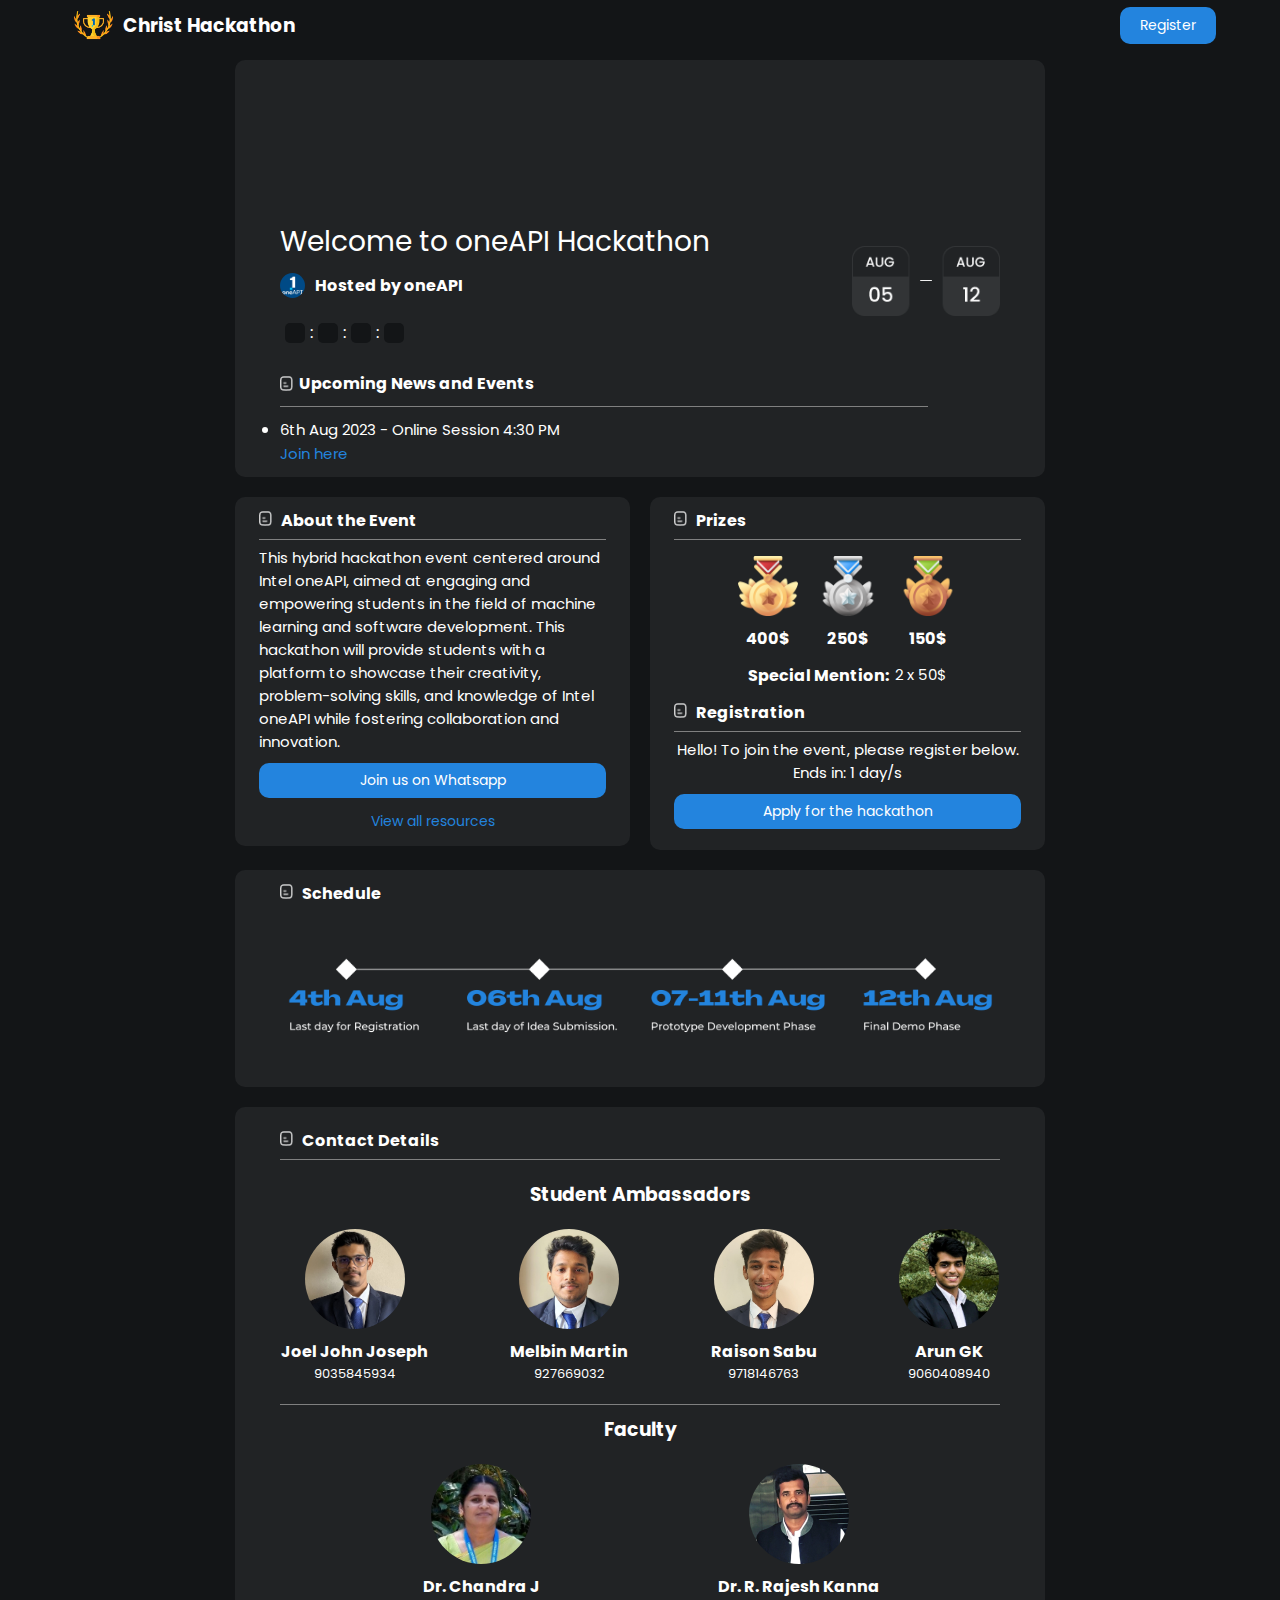
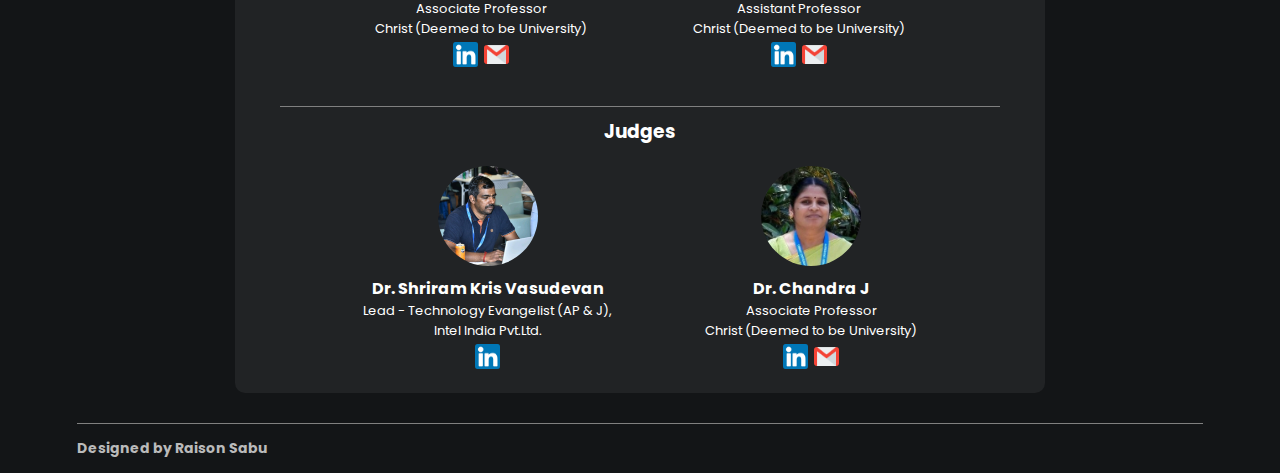
==== index.html @ b5469761 "first commit" ====
<!DOCTYPE html>
<html lang="en">

<head>
    <meta charset="UTF-8">
    <meta name="viewport" content="width=device-width, initial-scale=1.0">
    <link rel="stylesheet" href="style.css">
    <link rel="icon" type="image/x-icon" href="./assets/Logo.ico">
    <script src="./script.js"></script>
    <title>Christ Hackathon</title>
</head>

<body>
    <div class="nav">
        <div class="row">
            <img src="./assets/Logo.png" alt="">
            <h3>Christ Hackathon</h3>
        </div>

        <a id="navbutton" href="https://forms.gle/sCKEPoyqtvrQGMCf6" target="_blank">Register</a>
    </div>
    <div class="card1 column" style="justify-content: flex-start;">
        <video src="./assets/Video.mp4" class="bg" autoplay loop muted></video>
        <div class="section">
            <div class="column" style="align-items: flex-start;">
                <h2>Welcome to oneAPI Hackathon</h2>
                <div class="row" style="margin-block: 10px;">
                    <img src="./assets/oneapi.jpg" class="oneapi-icon">
                    <h4>Hosted by oneAPI</h4>
                </div>
                <img src="./assets/Date.png" class="date2">
            </div>

            <img src="./assets/Date.png" class="date">
        </div>
        <div class="section" style="justify-content: flex-start; align-items: center;">
            <p id="days" class="d1"></p>:
            <p id="hours" class="d1"></p>:
            <p id="minutes" class="d1"></p>:
            <p id="seconds" class="d1"></p>
        </div>

        <div class="section" style="flex-direction: column; margin-top: 20px;">
            <div class="row">
                <img src="./assets/about-icon.png" alt="" class="icon">
                <h4>Upcoming News and Events</h4>
            </div>

            <div class="line" style="margin-block: 10px;"></div>

            <ul>
                <li>
                    <p style="margin-right: 7px;">6th Aug 2023 - Online Session 4:30 PM</p>
                    <a href="https://meet.google.com/dvm-cemk-mbs?hs=224" 
                    style="font-size: 15px; color: #2384DE;" target="_blank">
                        Join here
                    </a>
                </li>
            </ul>
        </div>


    </div>

    <div class="card-row">

        <div class="card2 column" style="justify-content: flex-start;">
            <div class="section">
                <h4>
                    <img src="./assets/about-icon.png" alt="" class="icon">
                    About the Event
                </h4>
            </div>
            <div class="line"></div>
            <div class="section" style="flex-direction: column; align-items: center;">
                <p>This hybrid hackathon event centered around Intel oneAPI, aimed at engaging and empowering students
                    in the field of machine learning and software development. This hackathon will provide students with
                    a platform to showcase their creativity, problem-solving skills, and knowledge of Intel oneAPI while
                    fostering collaboration and innovation.

                </p>
                <a href="https://chat.whatsapp.com/KyZzeWXWAQ0EoehEhUzS0J" class="column">Join us on Whatsapp</a>
                <a href="Res.html" class="column"
                style="background-color: transparent; height: 7px; color: #2384DE;">
                    View all resources
                </a>
            </div>

        </div>

        <div class="card2 column" style="justify-content: flex-start;">
            <div class="section">
                <h4>
                    <img src="./assets/about-icon.png" alt="" class="icon">
                    Prizes
                </h4>
            </div>
            <div class="line"></div>
            <div class="section column" style="justify-content: center;">
                <div class="row">
                    <div class="column">
                        <img src="./assets/gold.png" alt="" class="medal">
                        <h4>400$</h4>
                    </div>
                    <div class="column">
                        <img src="./assets/silver.png" alt="" class="medal">
                        <h4>250$</h4>
                    </div>
                    <div class="column">
                        <img src="./assets/bronze.png" alt="" class="medal">
                        <h4>150$</h4>
                    </div>
                </div>
            </div>
            <div class="section column" style="justify-content: center;">
                <h4>Special Mention:&nbsp;&nbsp;</h4>
                <p>2 x 50$</p>
            </div>

            <div class="section">
                <h4>
                    <img src="./assets/about-icon.png" alt="" class="icon">
                    Registration
                </h4>
            </div>
            <div class="line"></div>
            <div class="section" style="flex-direction: column; align-items: center;">
                <p>Hello! To join the event, please register below.</p>
                <p>Ends in: 1 day/s</p>
                <a href="https://forms.gle/sCKEPoyqtvrQGMCf6" class="column" target="_blank">Apply for the hackathon</a>
            </div>
        </div>
    </div>

    <div class="card1 column" style="justify-content: flex-start;">
        <div class="section">
            <h4>
                <img src="./assets/about-icon.png" alt="" class="icon">
                Schedule
            </h4>
        </div>
        <!-- <div class="line"></div> -->
        <div class="schedule-container"></div>
        <!-- <img src="./assets/schedule5.png" alt="" style="width: 90%;"> -->
    </div>

    <div class="card1 column contacta" style="justify-content: flex-start;">
        <div class="section">
            <h4>
                <img src="./assets/about-icon.png" alt="" class="icon">
                Contact Details
            </h4>
        </div>
        <div class="line"></div>
        <h3 style="margin-top: 20px;">Student Ambassadors</h3>
        <div class="contact-grid" style="width: 100%; margin-top: 20px;">

            <div class="column">
                <img src="./assets/joel.jpg" class="avatar" alt="">
                <h4>Joel John Joseph</h4>
                <a href="tel:+9035845934" target="_blank">9035845934</a>
            </div>

            <div class="column">
                <img src="./assets/melbin.jpg" class="avatar" alt="">
                <h4>Melbin Martin</h4>
                <a href="tel:+927669032" target="_blank">927669032</a>
            </div>

            <div class="column">
                <img src="./assets/raison2.jpg" class="avatar" alt="">
                <h4>Raison Sabu</h4>
                <a href="tel:+9718146763" target="_blank">9718146763</a>
            </div>

            <div class="column">
                <img src="./assets/arun.png" class="avatar" alt="">
                <h4>Arun GK</h4>
                <a href="tel:+9060408940" target="_blank">9060408940</a>
            </div>

        </div>

        <div class="line" style="margin-top: 20px;"></div>

        <h3 style="margin-top: 10px;">Faculty</h3>
        <div class="row"
            style="flex-wrap: wrap; width: 90%; margin-top: 10px; justify-content: space-evenly; align-items: center;">

            <div class="column" style="margin: 10px;">
                <img src="./assets/judge2.jpeg" class="avatar" alt="">
                <h4>Dr. Chandra J</h4>
                <a>Associate Professor</a>
                <a>Christ (Deemed to be University)</a>
                <div class="row">
                    <a href="https://www.linkedin.com/in/dr-chandra-j-98685334/" target="_blank">
                        <img src="./assets/linkedin.png" alt="" class="social-icon">
                    </a>
                    <a href="mailto:chandra.j@christuniversity.in" target="_blank">
                        <img src="./assets/gmail.png" alt="" class="social-icon">
                    </a>
                </div>
            </div>

            <div class="column" style="margin: 10px;">
                <img src="./assets/faculty2.jpeg" class="avatar" alt="">
                <h4>Dr. R. Rajesh Kanna</h4>
                <a>Assistant Professor</a>
                <a>Christ (Deemed to be University)</a>
                <div class="row">
                    <a href="https://www.linkedin.com/in/dr-rajeshkanna-rajendran-763969b5/" target="_blank">
                        <img src="./assets/linkedin.png" alt="" class="social-icon">
                    </a>
                    <a href="mailto:rajeshkanna.r@christuniversity.in" target="_blank">
                        <img src="./assets/gmail.png" alt="" class="social-icon">
                    </a>
                </div>

            </div>
        </div>

        <div class="line" style="margin-top: 20px;"></div>

        <h3 style="margin-top: 10px;">Judges</h3>
        <div class="row"
            style="flex-wrap: wrap; width: 90%; margin-top: 10px; justify-content: space-evenly; align-items: flex-start;">

            <div class="column" style="margin: 10px;">
                <img src="./assets/judge1.jpeg" class="avatar" alt="">
                <h4>Dr. Shriram Kris Vasudevan</h4>
                <a style="text-align: center;">Lead - Technology Evangelist (AP & J),<br />Intel India Pvt.Ltd.</a>
                <!-- <a href="mailto:shriramvasudevan@gmail.com" target="_blank">shriramvasudevan@gmail.com</a> -->
                <div class="row">
                    <a href="https://www.linkedin.com/in/shriramkvasudevan/" target="_blank">
                        <img src="./assets/linkedin.png" alt="" class="social-icon">
                    </a>
                </div>
            </div>

            <div class="column" style="margin: 10px;">
                <img src="./assets/judge2.jpeg" class="avatar" alt="">
                <h4>Dr. Chandra J</h4>
                <a>Associate Professor</a>
                <a>Christ (Deemed to be University)</a>
                <div class="row">
                    <a href="https://www.linkedin.com/in/dr-chandra-j-98685334/" target="_blank">
                        <img src="./assets/linkedin.png" alt="" class="social-icon">
                    </a>
                    <a href="mailto:chandra.j@christuniversity.in" target="_blank">
                        <img src="./assets/gmail.png" alt="" class="social-icon">
                    </a>
                </div>

            </div>
        </div>
    </div>

    <div class="line" style="margin-top: 20px; width: 88%;">
        <div class="row" style="justify-content: space-between; align-items: center; height: 50px;
                font-size: 14px; font-weight: 700; color: #bababa;">
            <div>
                Designed by Raison Sabu
            </div>
        </div>
    </div>

</body>

</html>
---- style.css ----
@import url('https://fonts.googleapis.com/css2?family=Poppins:wght@200;300;400;600;700;800&display=swap');

*{
    margin: 0;
    padding: 0;
    text-decoration: none;
}

body{
    min-height: 100vh;
    width: 100%;
    background-color: #131517;
    /* background: linear-gradient(240deg,#414141,#0d0b0b,#081d2b,#141b33);
  background-size: 240% 240%;
  animation: gradient-animation 28s ease infinite; */
    display: flex;
    flex-direction: column;
    align-items: center;
    justify-content: flex-start;
    font-family: 'Poppins', sans-serif;
    color: white;
}

@keyframes gradient-animation {
  0% {
    background-position: 0% 50%;
  }
  50% {
    background-position: 100% 50%;
  }
  100% {
    background-position: 0% 50%;
  }
}

h2{
    font-size: 28px;
    font-weight: 400;
}

p{
    font-size: 15px;
    font-weight: 400;
}

#days, #hours, #minutes, #seconds  {
    font-weight: 400;
}

.column{
    display: flex;
    flex-direction: column;
    align-items: center;
    justify-content: center;
}
.row{
    display: flex;
    flex-direction: row;
    align-items: center;
    justify-content: center;
}

.card-row{
    display: flex;
    flex-direction: row;
    align-items: flex-start;
    justify-content: center;
}

.contact-grid{
    display: grid;
    grid-template-columns: auto auto auto auto;
    align-items: center;
    justify-content: space-around;
}

.contacta h4{
    margin-top: 10px;
}

.contacta a{
    font-size: 13px;
}

.nav{
    top: 0;
    height: 50px;
    width: 90%;
    display: flex;
    flex-direction: row;
    align-items: center;
    justify-content: space-between;
}
.nav #navbutton{
    padding: 8px;
    padding-inline: 20px;
    font-size: 14px;
    border-radius: 10px;
    background-color: #2384DE;
    color: white;
}
.nav a:hover{
    background-color: transparent;
    color: #fff;
}

.nav img{
    height: 30px;
    margin: 10px;
}

.avatar{
    height: 100px;
    border-radius: 100px;
}

.social-icon{
    height: 25px;
    margin: 3px;
}

.card1{
    width: 800px;
    background-color: #212325;
    /* background: rgba(0, 0, 0, 0.4);
    backdrop-filter: blur(10px); */
    border-radius: 10px;
    padding: 5px;
    margin: 10px;
    animation-name: card-anim;
    animation-duration: 2s;
    position: relative;
}
.card1 a{
    color: white;
}
.card1 .bg{
    width: 100%;
    border-radius: 10px;
}
.section{
    /* background-color: aqua; */
    width: 90%;
    margin-block: 6px;
    display: flex;
    flex-direction: row;
    align-items: flex-start;
    justify-content: space-between;
}

.schedule-container{
    width: 90%; 
    height: 170px;
    background-image: url('./assets/schedule5.png');
    background-size: contain;
    background-position: center;
    background-repeat: no-repeat;
}

.d1{
    padding: 10px;
    background-color: #131517;
    font-weight: 300;
    border: 0 0 0 20px #fff solid;
    border-radius: 5px;
    margin-inline: 5px;
}

.line{
    height: 1px;
    width: 90%;
    background-color: grey;
    
}

.date{
    height: 70px;
    position: relative;
    top: 25px;
}
.date2{
    height: 65px;
    display: none;
}
.oneapi-icon{
    height: 25px;
    border-radius: 100%;
    margin-right: 10px;
}

.icon{
    height: 15px;
    margin-right: 6px;
}

.medal{
    height: 60px;
    margin: 10px;
}

.card2{
    width: 385px;
    background-color: #212325;
    border-radius: 10px;
    padding: 5px;
    margin: 10px;
    animation-name: card-anim;
    animation-duration: 2s;
    position: relative;
}

.card2 a{
    width: 100%;
    height: 35px;
    background-color: #2384DE;
    color: white;
    margin-block: 10px;
    border-radius: 10px;
    font-size: 14px;
}
.card2 a:hover{
    background-color: transparent;
    color: #fff;
}

.res-row{
    display: flex;
    flex-direction: row;
    align-items: center;
    justify-content: center;
}

.res-video{
    height: 200px;
    width: 300px;
    margin-right: 10px;
}

@keyframes card-anim {
    from { top: 100px; opacity: 0; }
    to { top: 0px; opacity: 1; }
}

@media only screen and (max-width: 850px) {
    .nav h3{
        font-size: 17px;
    }
    h2{
        font-size: 20px;
        font-weight: 600;
    }
    h4{
        font-size: 15px;
        font-weight: 600; 
    }
    .nav #navbutton{
        padding: 0;
        padding-inline: 0;
        background-color: transparent;
        color: #2384DE;
    }
    .card1{
        width: 90%;
    }
    .card2{
        width: 90%;
    }
    .card-row{
        flex-direction: column;
        align-items: center;
    }
    .contact-grid{
        grid-template-columns: auto auto;
        justify-content: space-around;
        row-gap: 30px;
    }
    .schedule-container{
        width: 90%;
        height: 350px;
        background-image: url('./assets/schedule6.png');
    }
    #days, #hours, #minutes, #seconds  {
        font-size: 12px;
        font-weight: 400;
    }
    .date{
        display: none;
    }
    .date2{
        display: initial;
    }
    .res-row{
        flex-direction: column;
    }
    .res-video{
        height: 220px;
        width: 100%;
        margin: 10px;
    }
}
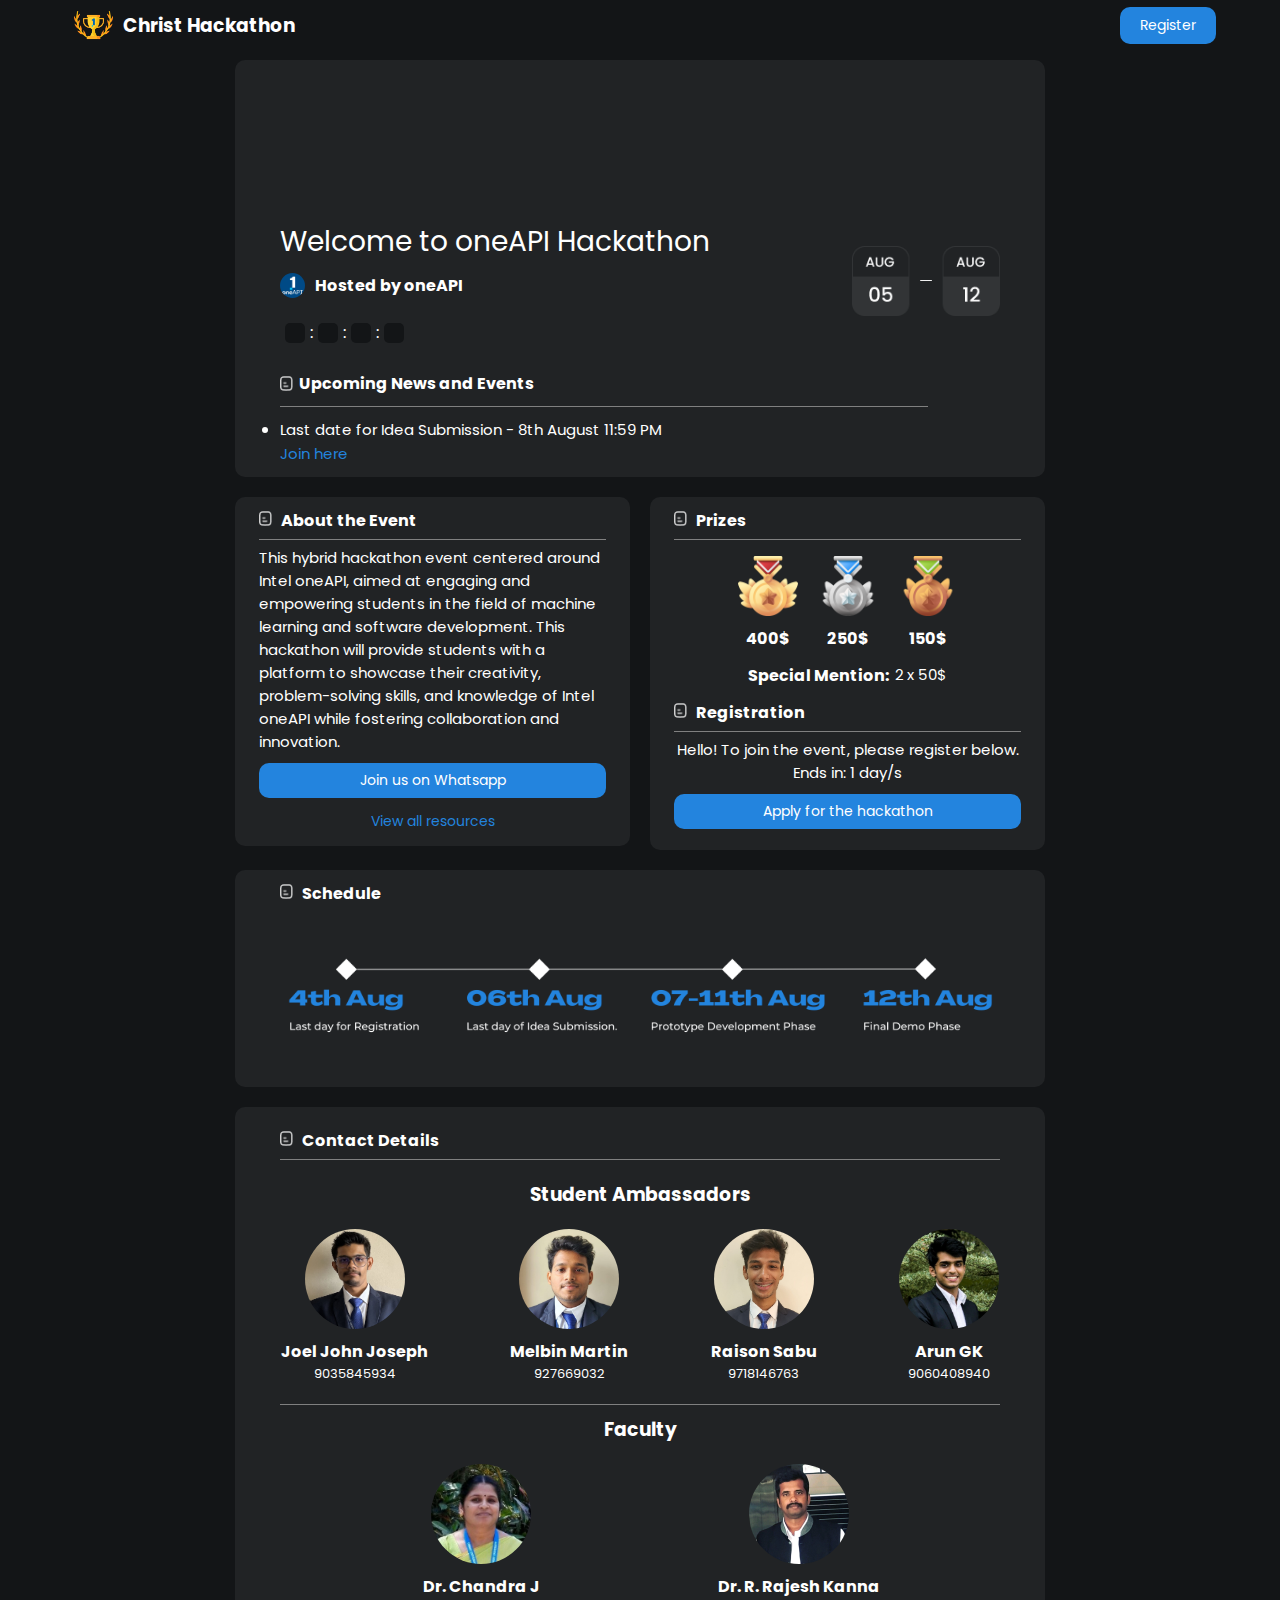
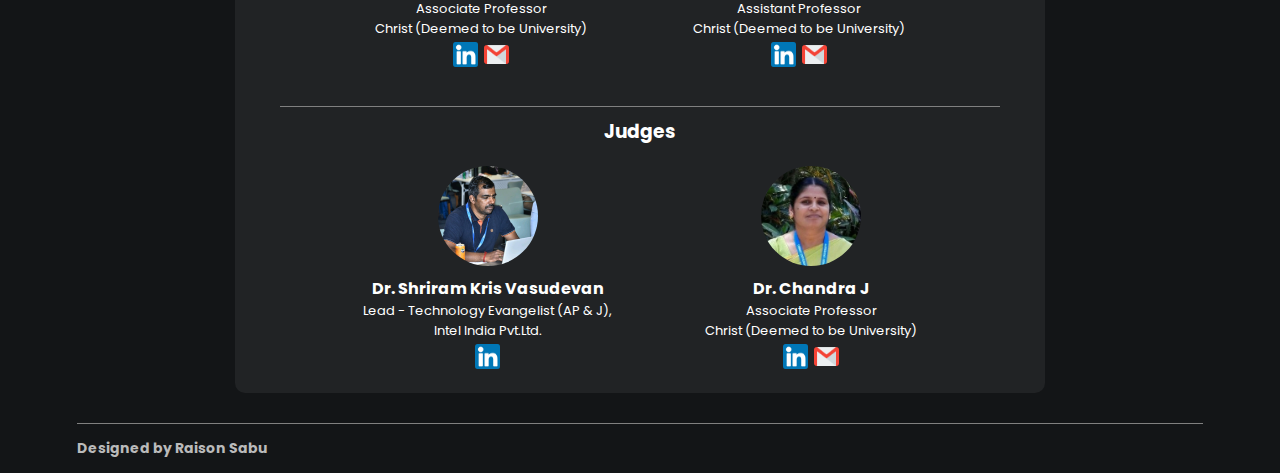
==== commit 42034e79: "first commit" ====
--- a/index.html
+++ b/index.html
@@ -50,7 +50,7 @@
 
             <ul>
                 <li>
-                    <p style="margin-right: 7px;">6th Aug 2023 - Online Session 4:30 PM</p>
+                    <p style="margin-right: 7px;">Last date for Idea Submission - 8th August 11:59 PM</p>
                     <a href="https://meet.google.com/dvm-cemk-mbs?hs=224" 
                     style="font-size: 15px; color: #2384DE;" target="_blank">
                         Join here
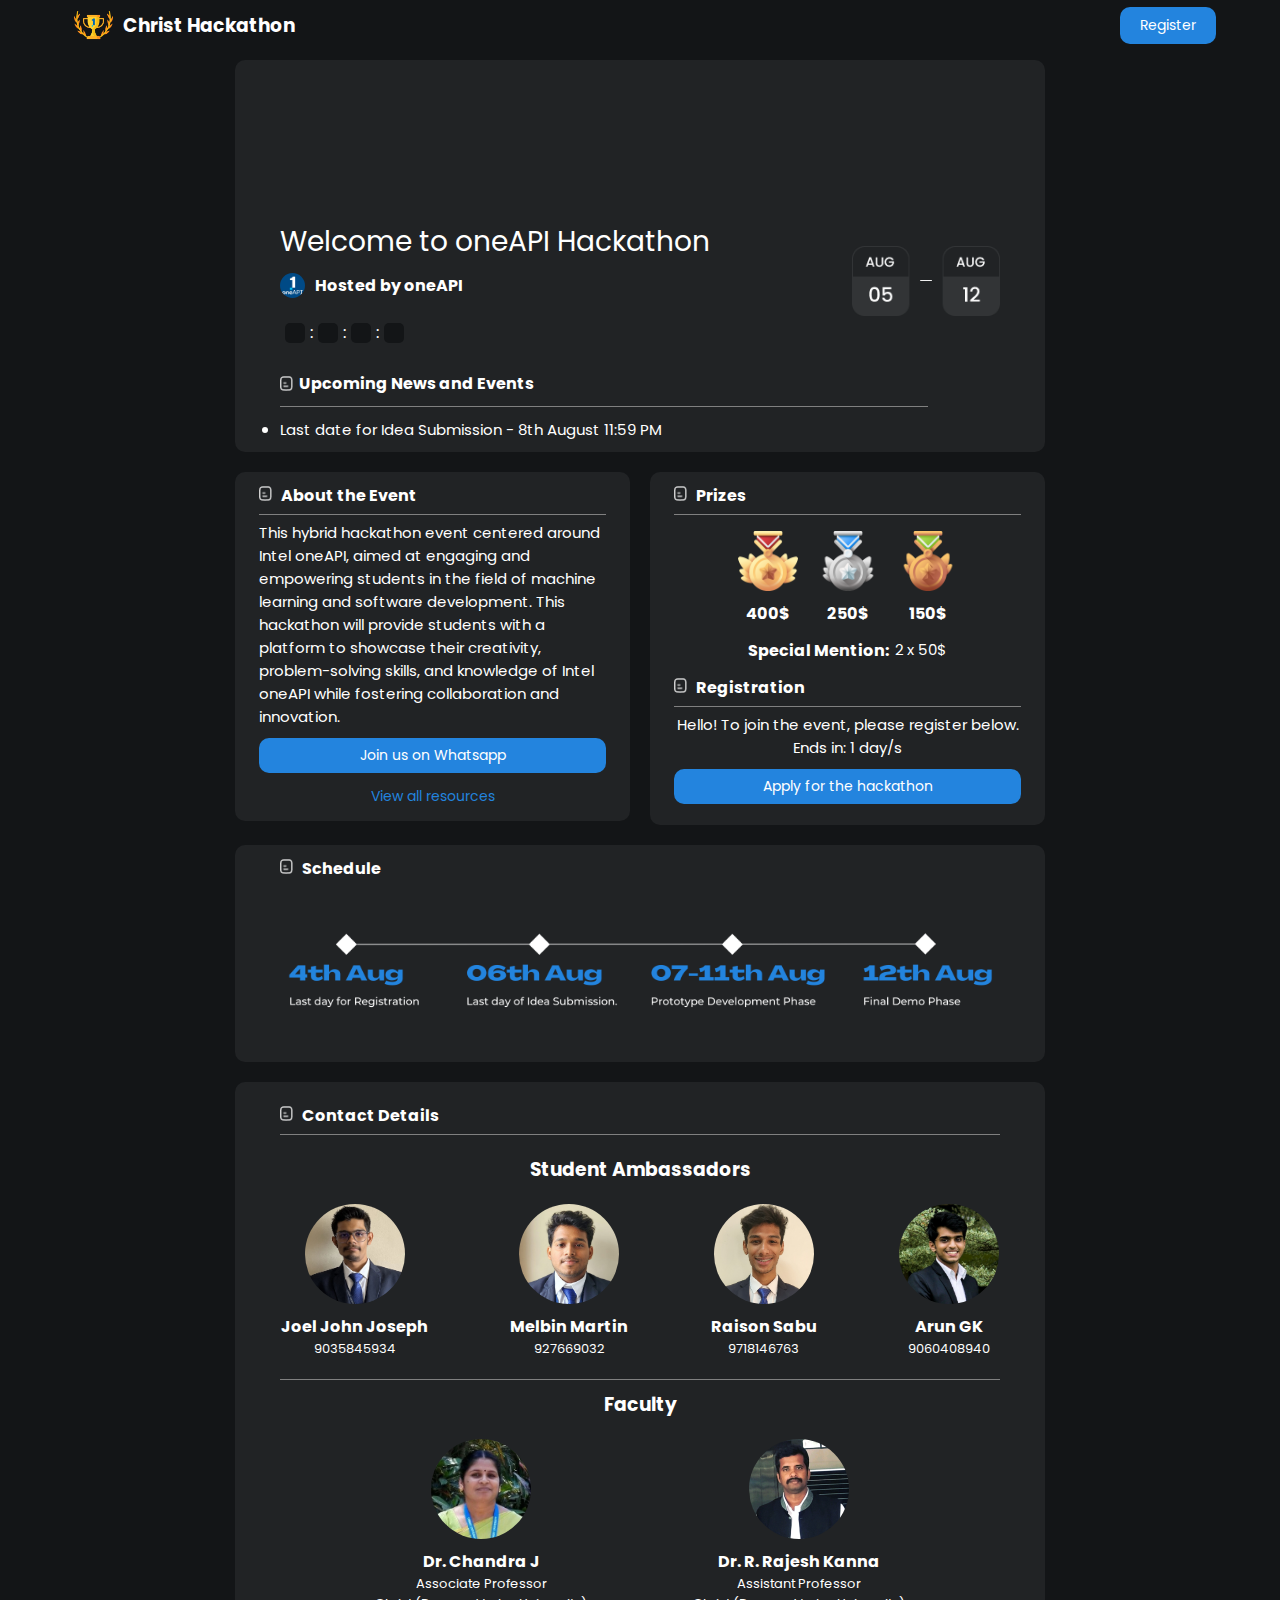
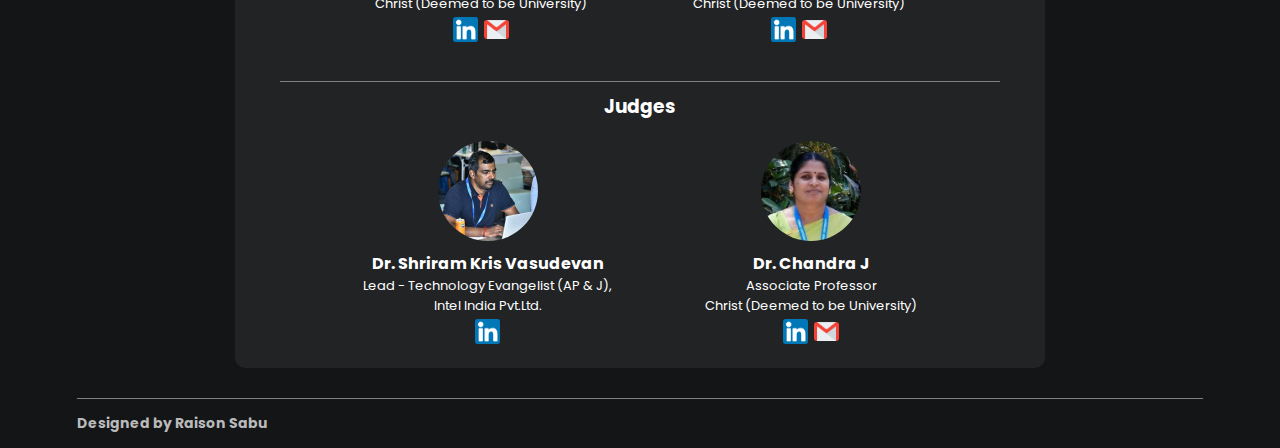
==== commit 6d334e8a: "first commit" ====
--- a/index.html
+++ b/index.html
@@ -51,10 +51,10 @@
             <ul>
                 <li>
                     <p style="margin-right: 7px;">Last date for Idea Submission - 8th August 11:59 PM</p>
-                    <a href="https://meet.google.com/dvm-cemk-mbs?hs=224" 
+                    <!-- <a href="https://meet.google.com/dvm-cemk-mbs?hs=224" 
                     style="font-size: 15px; color: #2384DE;" target="_blank">
                         Join here
-                    </a>
+                    </a> -->
                 </li>
             </ul>
         </div>
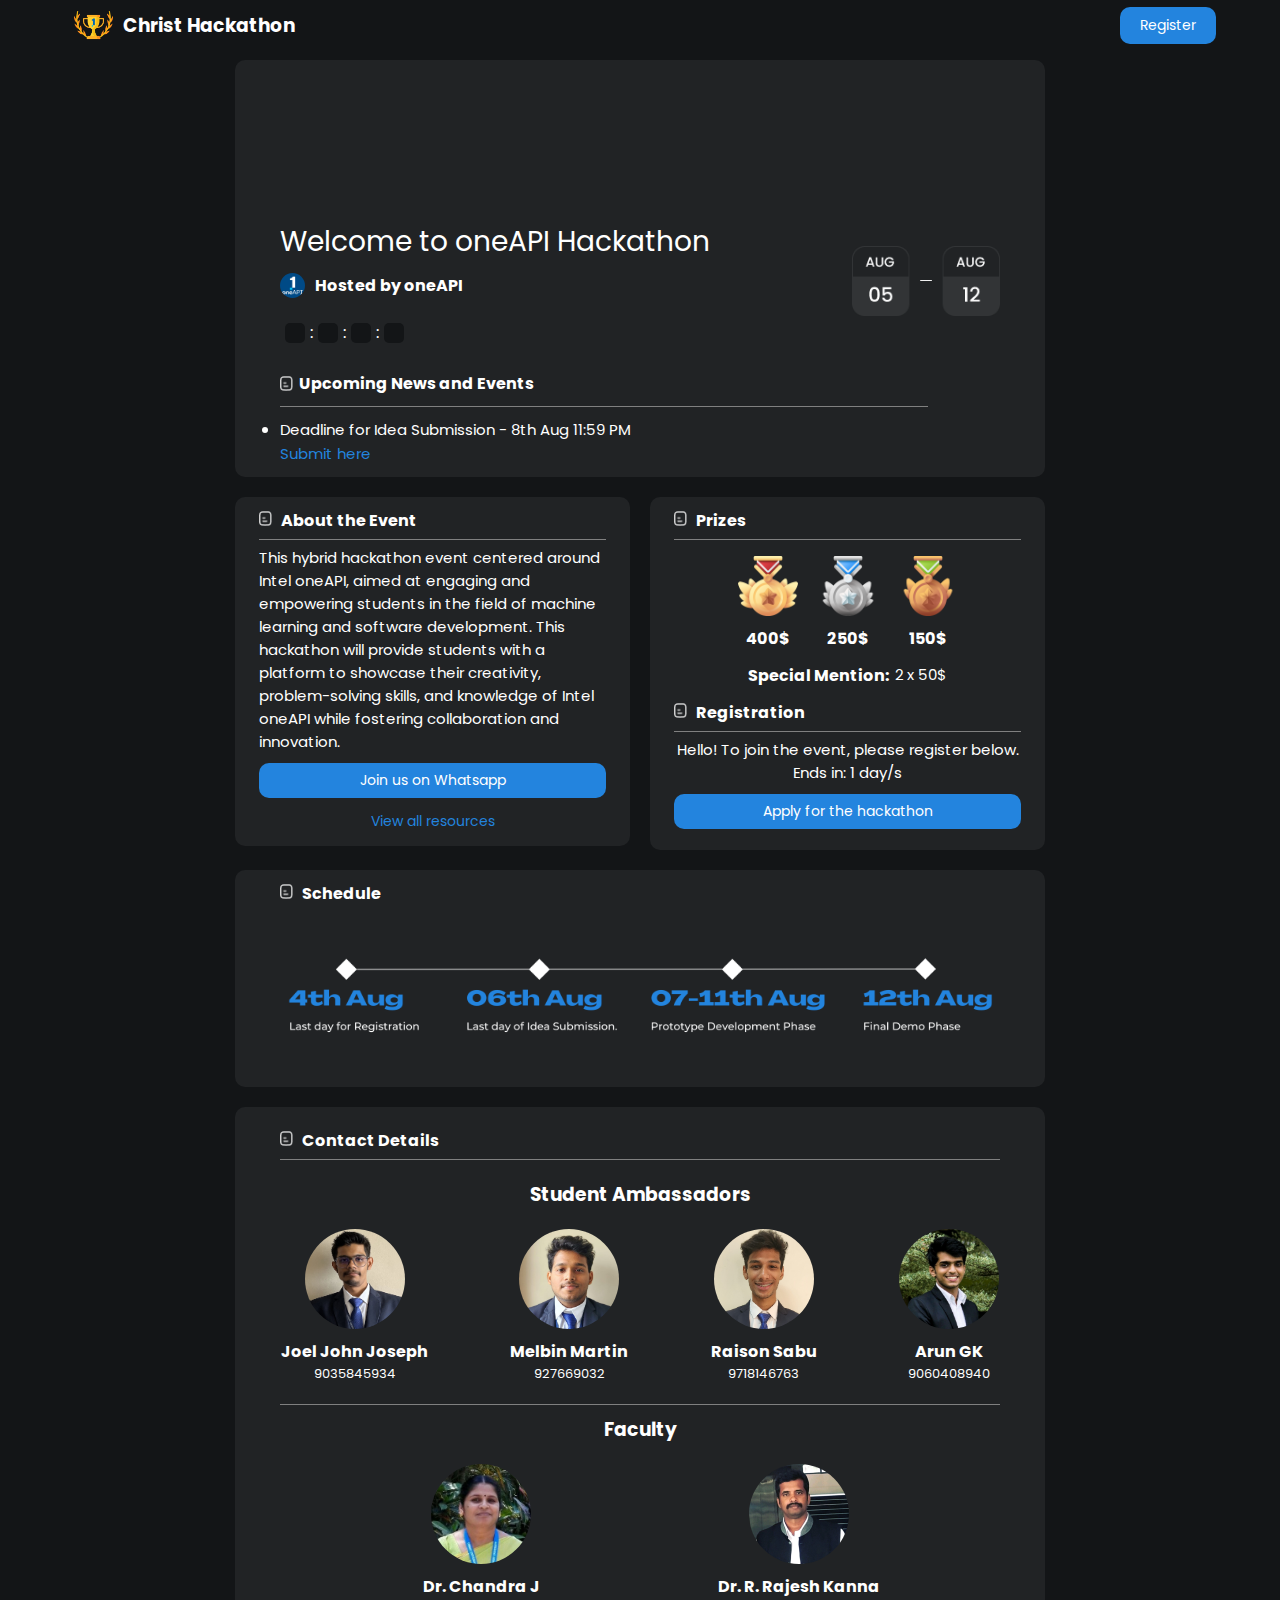
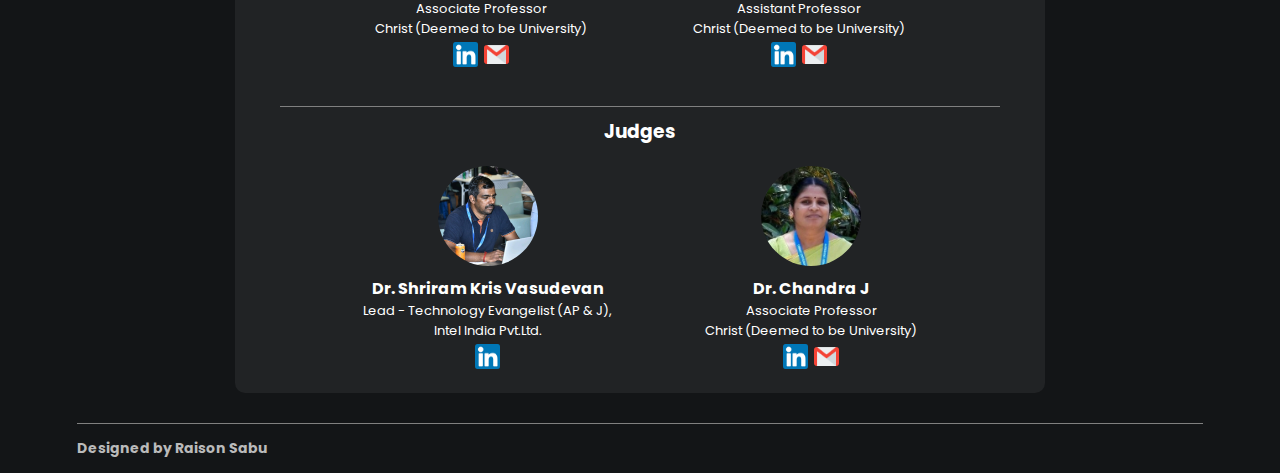
==== commit b0b82f80: "first commit" ====
--- a/index.html
+++ b/index.html
@@ -50,11 +50,11 @@
 
             <ul>
                 <li>
-                    <p style="margin-right: 7px;">Last date for Idea Submission - 8th August 11:59 PM</p>
-                    <!-- <a href="https://meet.google.com/dvm-cemk-mbs?hs=224" 
+                    <p style="margin-right: 7px;">Deadline for Idea Submission - 8th Aug 11:59 PM</p>
+                    <a href="https://forms.gle/J95rh6NGpuV9qw9s8" 
                     style="font-size: 15px; color: #2384DE;" target="_blank">
-                        Join here
-                    </a> -->
+                        Submit here
+                    </a>
                 </li>
             </ul>
         </div>
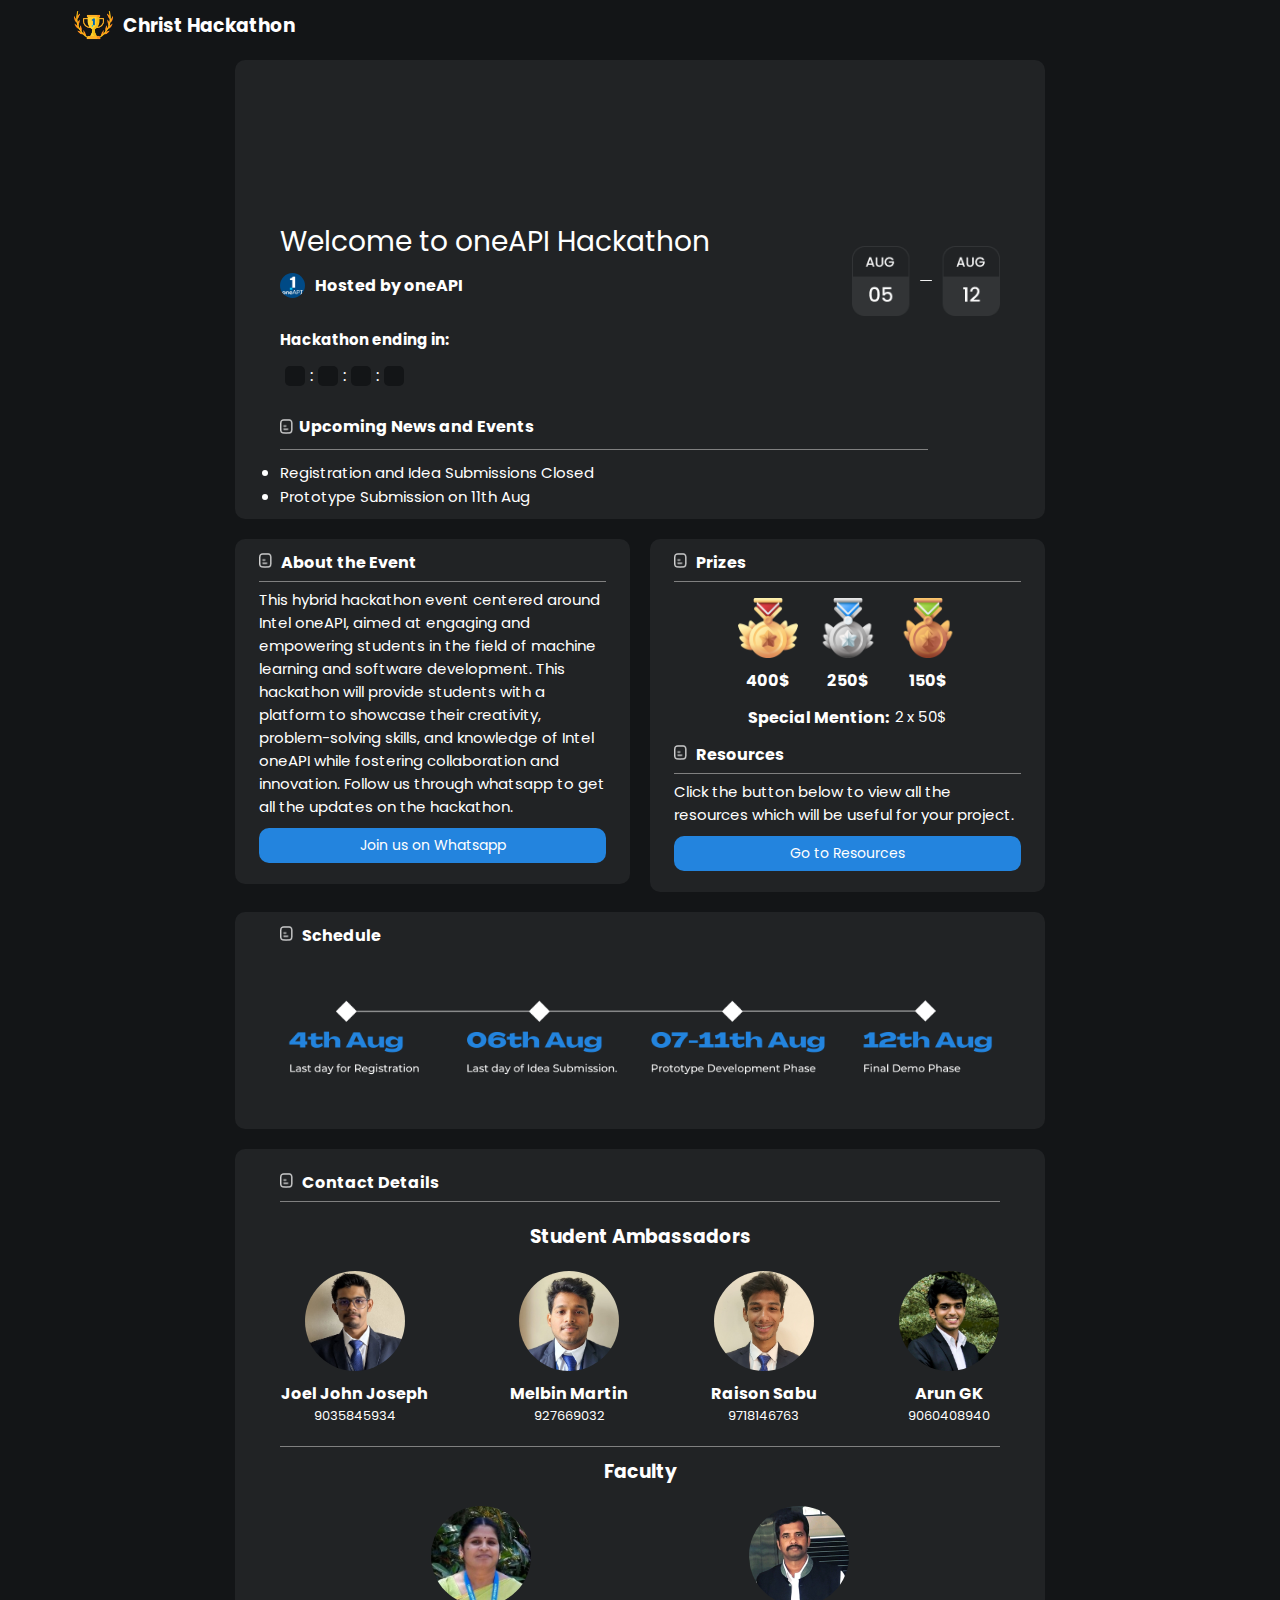
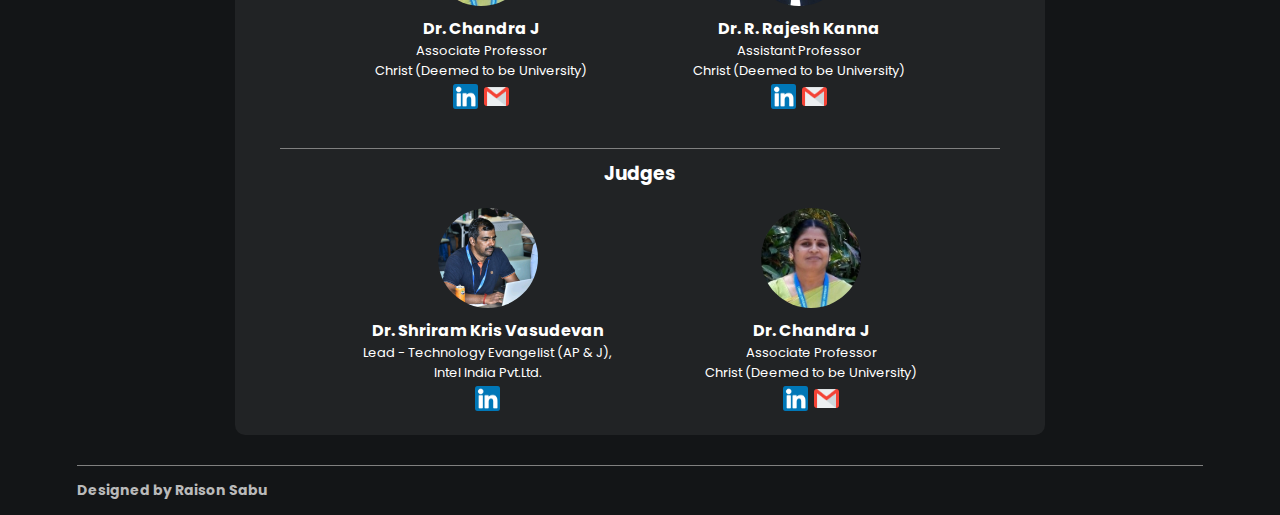
==== commit 00b1a8eb: "first commit" ====
--- a/index.html
+++ b/index.html
@@ -17,7 +17,7 @@
             <h3>Christ Hackathon</h3>
         </div>
 
-        <a id="navbutton" href="https://forms.gle/sCKEPoyqtvrQGMCf6" target="_blank">Register</a>
+        <!-- <a id="navbutton" href="https://forms.gle/sCKEPoyqtvrQGMCf6" target="_blank">Register</a> -->
     </div>
     <div class="card1 column" style="justify-content: flex-start;">
         <video src="./assets/Video.mp4" class="bg" autoplay loop muted></video>
@@ -29,10 +29,12 @@
                     <h4>Hosted by oneAPI</h4>
                 </div>
                 <img src="./assets/Date.png" class="date2">
+                <p style="font-weight: bold; margin-top: 20px;">Hackathon ending in:</p>
             </div>
 
             <img src="./assets/Date.png" class="date">
         </div>
+
         <div class="section" style="justify-content: flex-start; align-items: center;">
             <p id="days" class="d1"></p>:
             <p id="hours" class="d1"></p>:
@@ -50,11 +52,18 @@
 
             <ul>
                 <li>
-                    <p style="margin-right: 7px;">Deadline for Idea Submission - 8th Aug 11:59 PM</p>
-                    <a href="https://forms.gle/J95rh6NGpuV9qw9s8" 
+                    <p style="margin-right: 7px;">Registration and Idea Submissions Closed</p>
+                    <!-- <a href="https://forms.gle/J95rh6NGpuV9qw9s8" 
                     style="font-size: 15px; color: #2384DE;" target="_blank">
                         Submit here
-                    </a>
+                    </a> -->
+                </li>
+                <li>
+                    <p style="margin-right: 7px;">Prototype Submission on 11th Aug</p>
+                    <!-- <a href="https://forms.gle/J95rh6NGpuV9qw9s8" 
+                    style="font-size: 15px; color: #2384DE;" target="_blank">
+                        Submit here
+                    </a> -->
                 </li>
             </ul>
         </div>
@@ -76,14 +85,9 @@
                 <p>This hybrid hackathon event centered around Intel oneAPI, aimed at engaging and empowering students
                     in the field of machine learning and software development. This hackathon will provide students with
                     a platform to showcase their creativity, problem-solving skills, and knowledge of Intel oneAPI while
-                    fostering collaboration and innovation.
-
+                    fostering collaboration and innovation. Follow us through whatsapp to get all the updates on the hackathon.
                 </p>
                 <a href="https://chat.whatsapp.com/KyZzeWXWAQ0EoehEhUzS0J" class="column">Join us on Whatsapp</a>
-                <a href="Res.html" class="column"
-                style="background-color: transparent; height: 7px; color: #2384DE;">
-                    View all resources
-                </a>
             </div>
 
         </div>
@@ -117,7 +121,7 @@
                 <p>2 x 50$</p>
             </div>
 
-            <div class="section">
+            <!-- <div class="section">
                 <h4>
                     <img src="./assets/about-icon.png" alt="" class="icon">
                     Registration
@@ -125,10 +129,25 @@
             </div>
             <div class="line"></div>
             <div class="section" style="flex-direction: column; align-items: center;">
-                <p>Hello! To join the event, please register below.</p>
+                <p>Registrations Closed</p>
                 <p>Ends in: 1 day/s</p>
                 <a href="https://forms.gle/sCKEPoyqtvrQGMCf6" class="column" target="_blank">Apply for the hackathon</a>
-            </div>
+            </div> -->
+
+            <div class="section">
+                <h4>
+                    <img src="./assets/about-icon.png" alt="" class="icon">
+                    Resources
+                </h4>
+            </div>
+            <div class="line"></div>
+            <div class="section" style="flex-direction: column; align-items: center;">
+                <p>Click the button below to view all the resources which will be useful for your project.</p>
+                <a href="./Res.html" class="column" target="_blank">Go to Resources</a>
+            </div>
+            
+
+             
         </div>
     </div>
 
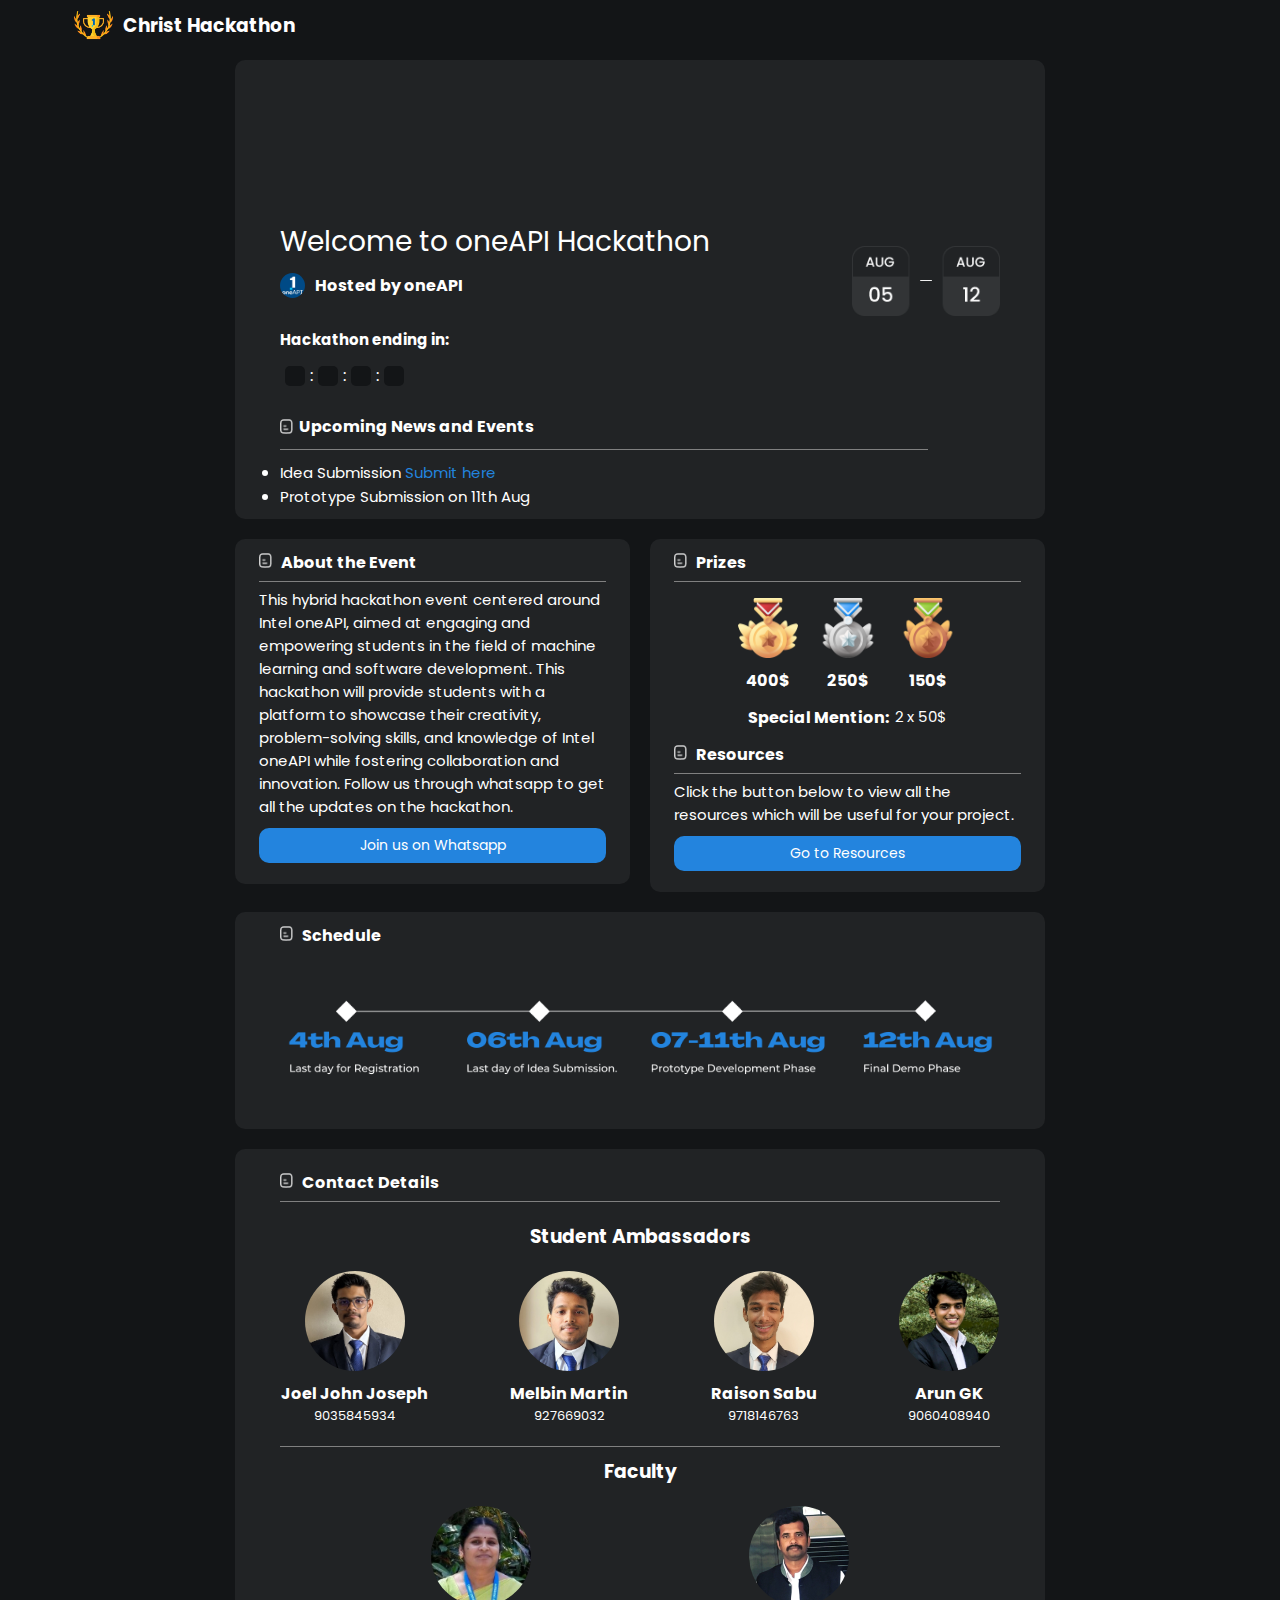
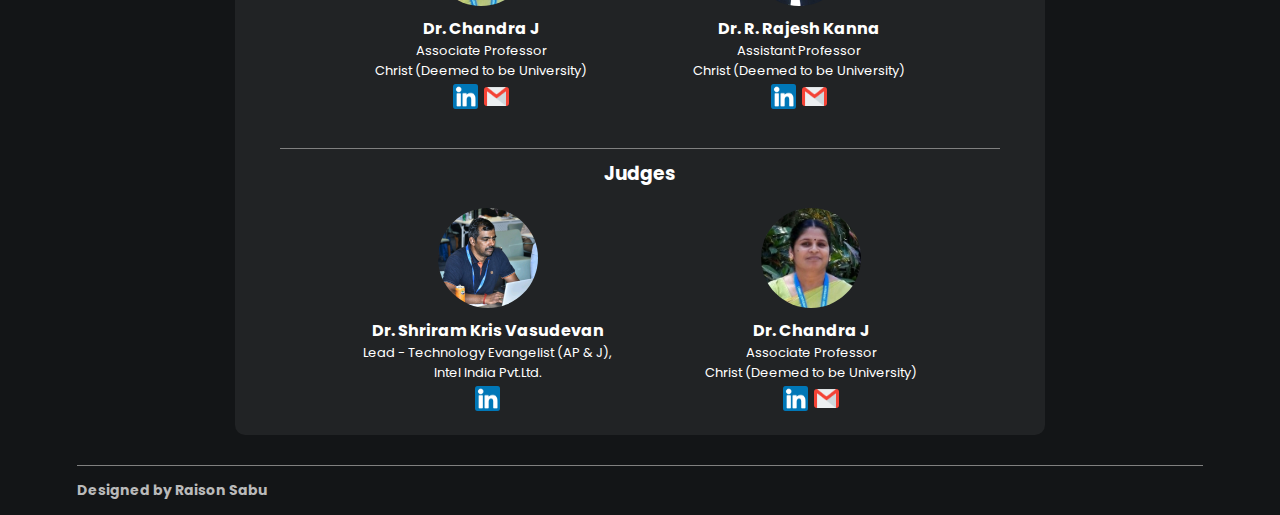
==== commit 2fa1ba85: "first commit" ====
--- a/index.html
+++ b/index.html
@@ -52,11 +52,13 @@
 
             <ul>
                 <li>
-                    <p style="margin-right: 7px;">Registration and Idea Submissions Closed</p>
-                    <!-- <a href="https://forms.gle/J95rh6NGpuV9qw9s8" 
-                    style="font-size: 15px; color: #2384DE;" target="_blank">
-                        Submit here
-                    </a> -->
+                    <p style="margin-right: 7px;">Idea Submission
+                        <a href="https://forms.gle/J95rh6NGpuV9qw9s8" 
+                        style="font-size: 15px; color: #2384DE;" target="_blank">
+                            Submit here
+                        </a>
+                    </p>
+                    
                 </li>
                 <li>
                     <p style="margin-right: 7px;">Prototype Submission on 11th Aug</p>
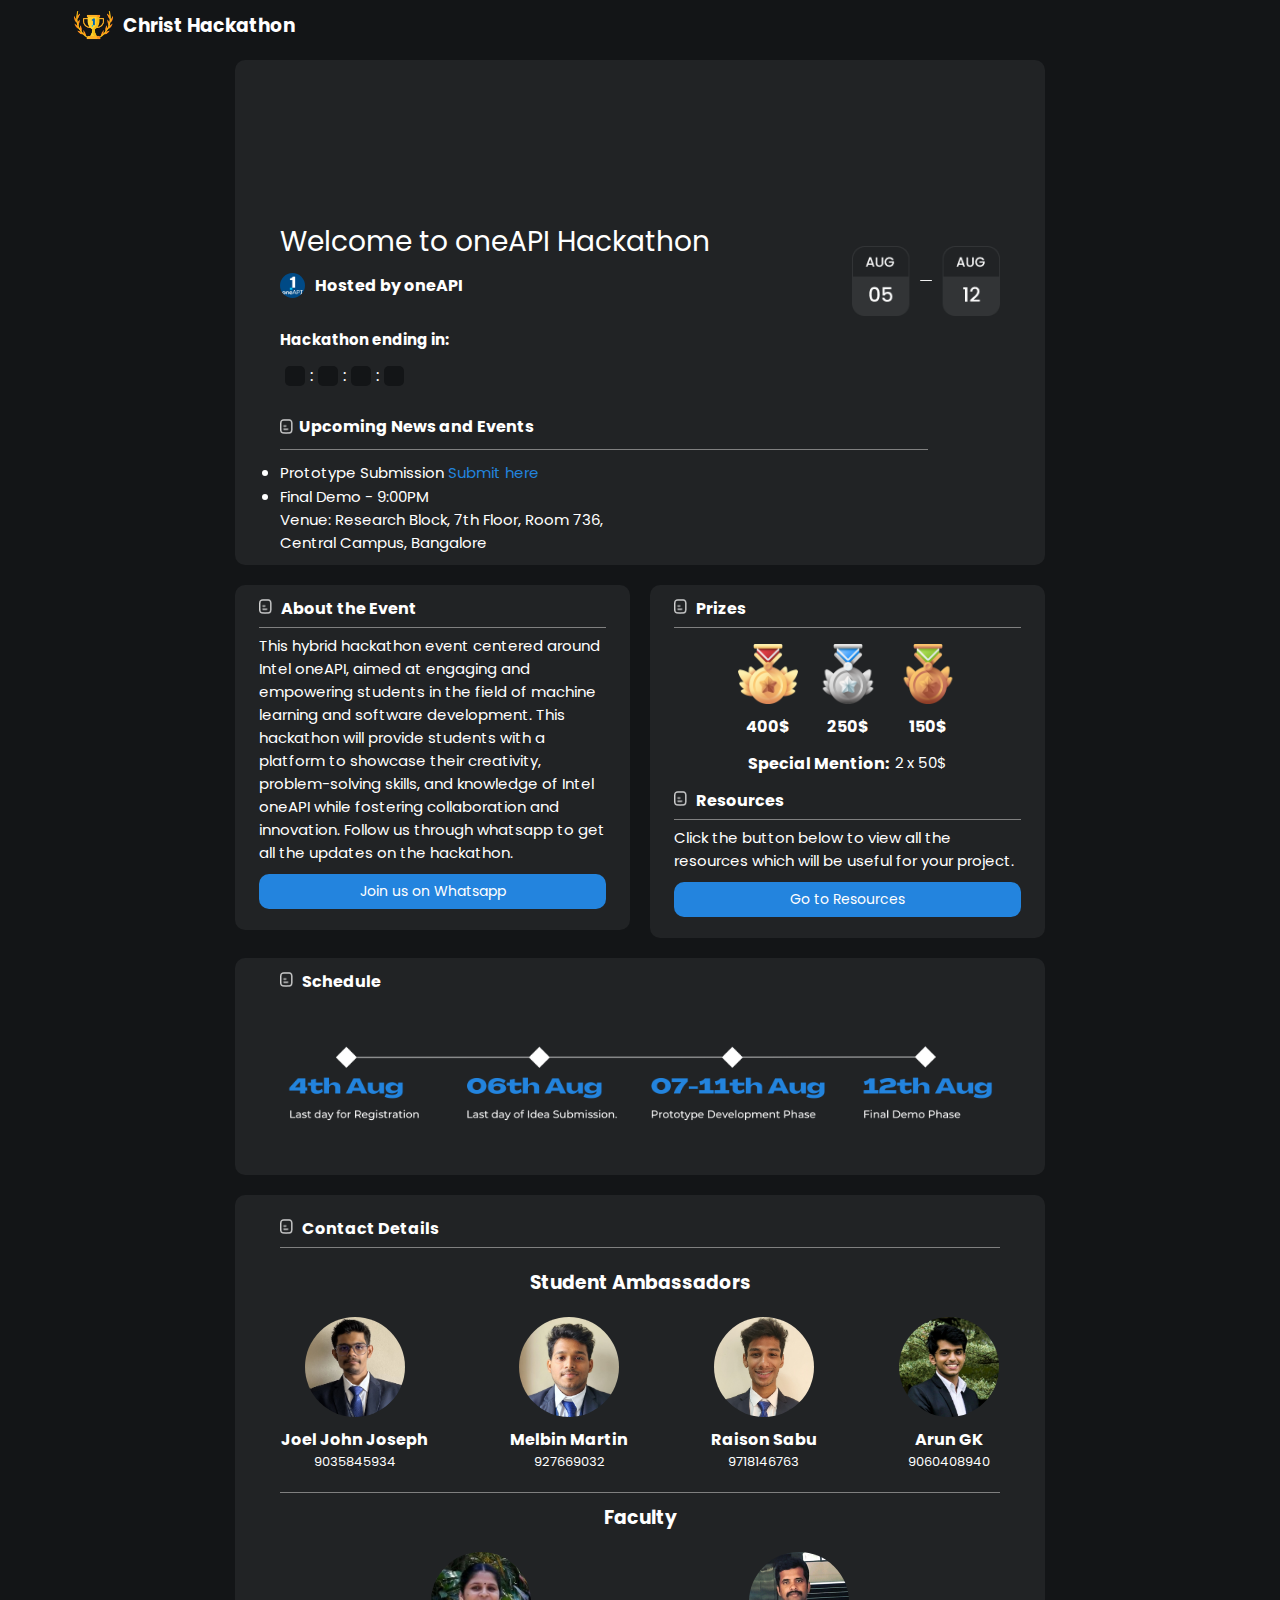
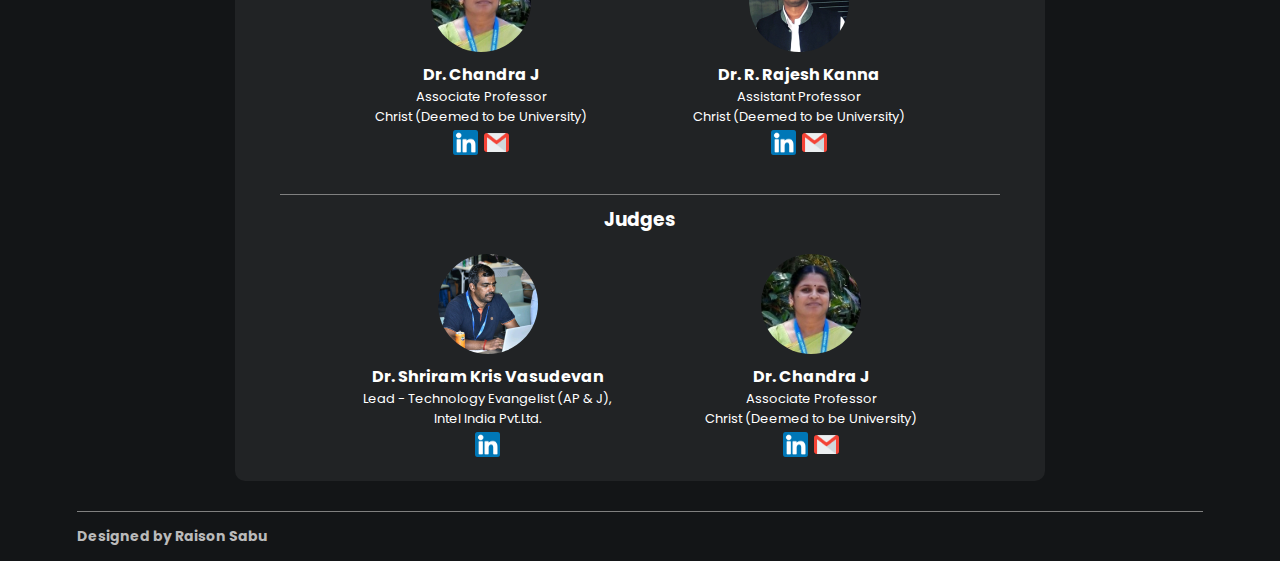
==== commit c1eaca65: "first commit" ====
--- a/index.html
+++ b/index.html
@@ -52,8 +52,8 @@
 
             <ul>
                 <li>
-                    <p style="margin-right: 7px;">Idea Submission
-                        <a href="https://forms.gle/J95rh6NGpuV9qw9s8" 
+                    <p style="margin-right: 7px;">Prototype Submission
+                        <a href="https://forms.gle/cjYTLo1Cr1qShpfK9" 
                         style="font-size: 15px; color: #2384DE;" target="_blank">
                             Submit here
                         </a>
@@ -61,7 +61,7 @@
                     
                 </li>
                 <li>
-                    <p style="margin-right: 7px;">Prototype Submission on 11th Aug</p>
+                    <p style="margin-right: 7px;">Final Demo - 9:00PM <br/>Venue: Research Block, 7th Floor, Room 736,<br/>Central Campus, Bangalore</p>
                     <!-- <a href="https://forms.gle/J95rh6NGpuV9qw9s8" 
                     style="font-size: 15px; color: #2384DE;" target="_blank">
                         Submit here
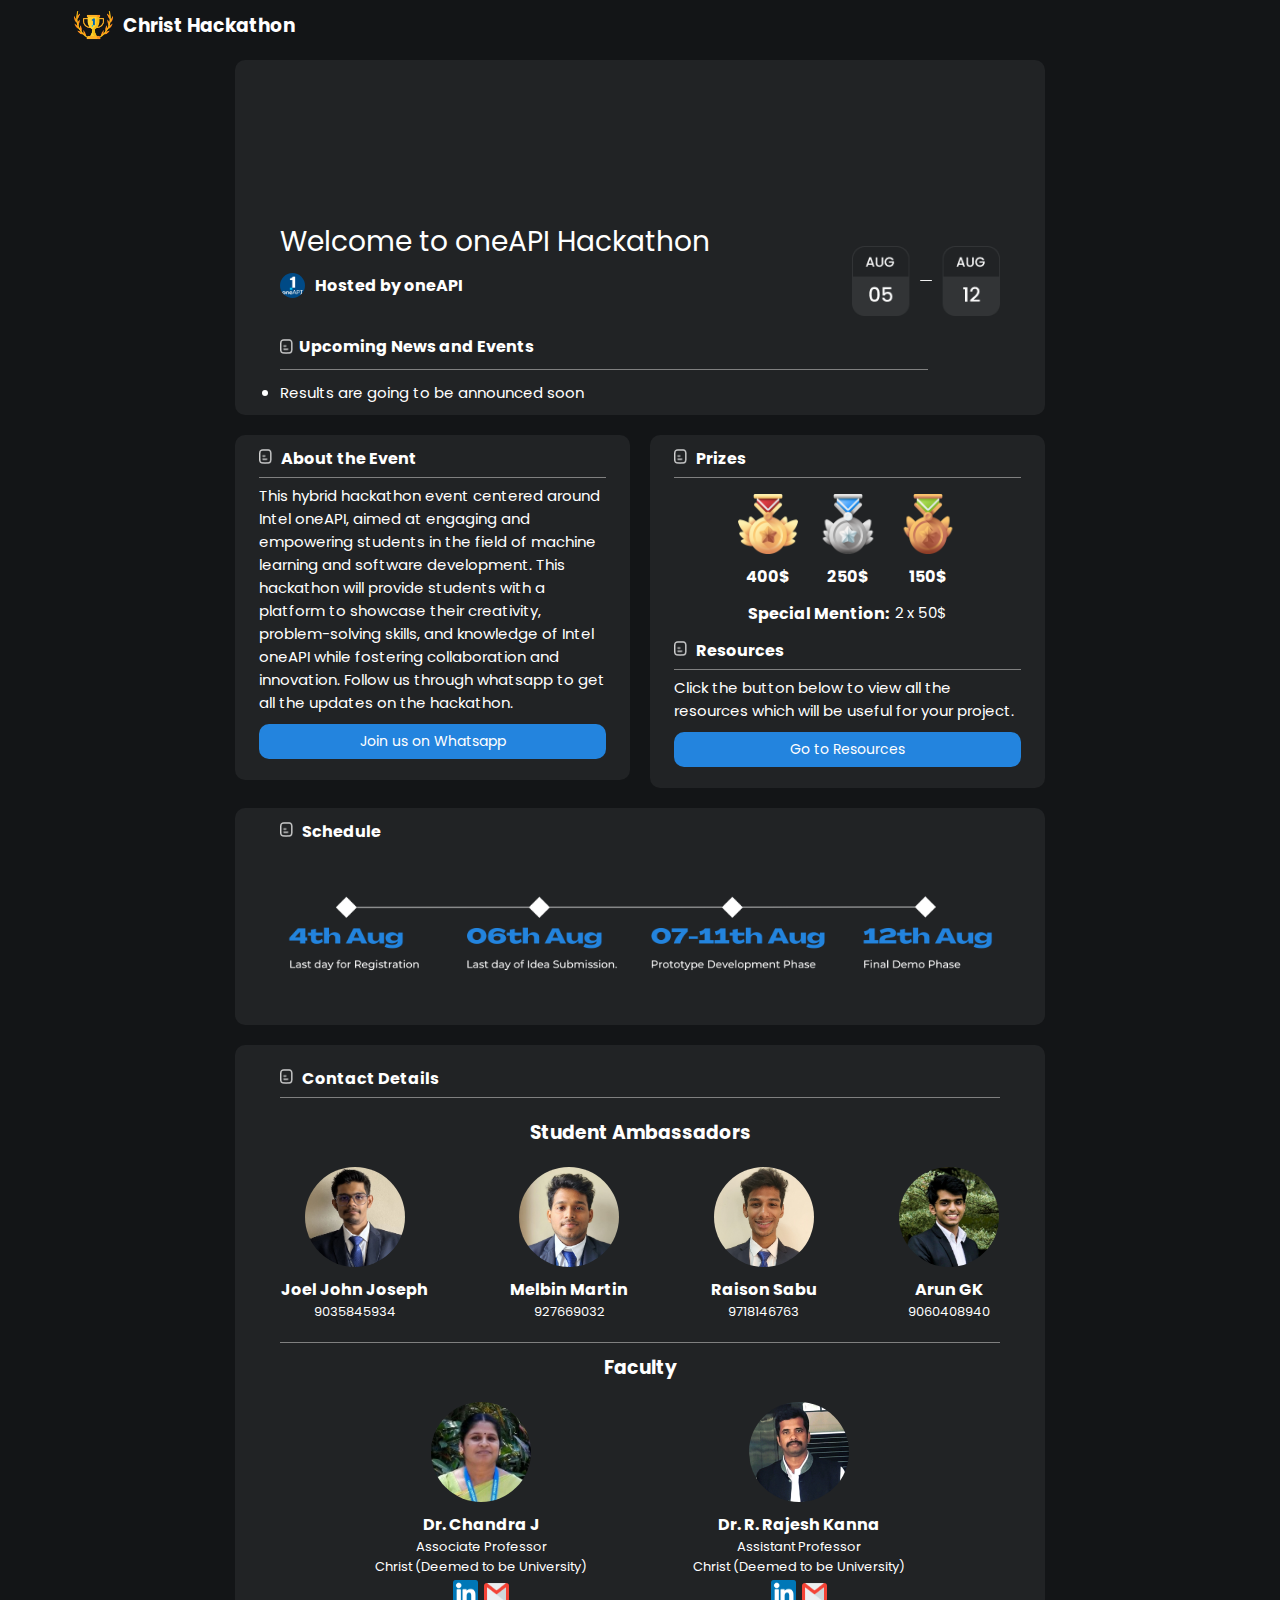
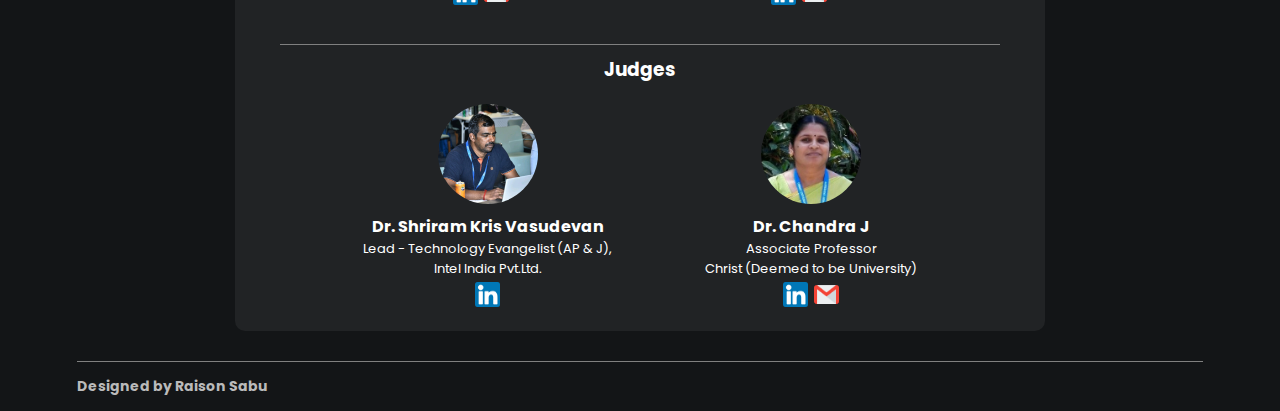
==== commit 4bb4a1d0: "first commit" ====
--- a/index.html
+++ b/index.html
@@ -29,18 +29,18 @@
                     <h4>Hosted by oneAPI</h4>
                 </div>
                 <img src="./assets/Date.png" class="date2">
-                <p style="font-weight: bold; margin-top: 20px;">Hackathon ending in:</p>
+                <!-- <p style="font-weight: bold; margin-top: 20px;">Hackathon has ended</p> -->
             </div>
 
             <img src="./assets/Date.png" class="date">
         </div>
 
-        <div class="section" style="justify-content: flex-start; align-items: center;">
+        <!-- <div class="section" style="justify-content: flex-start; align-items: center;">
             <p id="days" class="d1"></p>:
             <p id="hours" class="d1"></p>:
             <p id="minutes" class="d1"></p>:
             <p id="seconds" class="d1"></p>
-        </div>
+        </div> -->
 
         <div class="section" style="flex-direction: column; margin-top: 20px;">
             <div class="row">
@@ -51,7 +51,7 @@
             <div class="line" style="margin-block: 10px;"></div>
 
             <ul>
-                <li>
+                <!-- <li>
                     <p style="margin-right: 7px;">Prototype Submission
                         <a href="https://forms.gle/cjYTLo1Cr1qShpfK9" 
                         style="font-size: 15px; color: #2384DE;" target="_blank">
@@ -59,13 +59,9 @@
                         </a>
                     </p>
                     
-                </li>
+                </li> -->
                 <li>
-                    <p style="margin-right: 7px;">Final Demo - 9:00PM <br/>Venue: Research Block, 7th Floor, Room 736,<br/>Central Campus, Bangalore</p>
-                    <!-- <a href="https://forms.gle/J95rh6NGpuV9qw9s8" 
-                    style="font-size: 15px; color: #2384DE;" target="_blank">
-                        Submit here
-                    </a> -->
+                    <p style="margin-right: 7px;">Results are going to be announced soon</p>
                 </li>
             </ul>
         </div>
